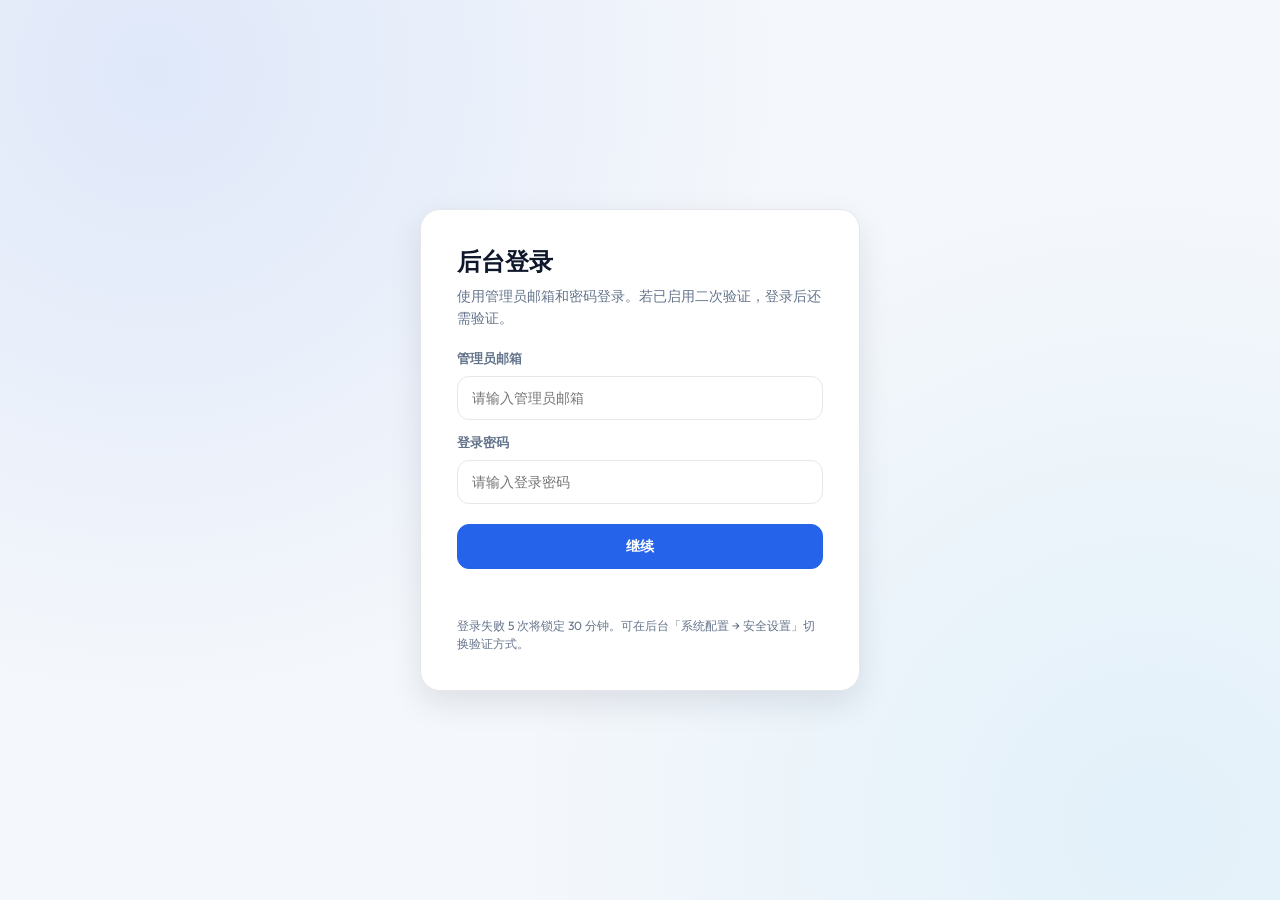
==== public/admin-login.html @ e1d2c94c "Refresh FISH recharge UI and streamline billing form waits" ====
<!DOCTYPE html>
<html lang="zh-CN">
<head>
    <meta charset="UTF-8">
    <meta name="viewport" content="width=device-width, initial-scale=1.0">
    <title>后台登录 | FISH GPT自动充值系统</title>
    <link rel="icon" type="image/png" href="/favicon.png">
    <link href="https://fonts.googleapis.com/css2?family=Outfit:wght@300;400;500;600;700&display=swap" rel="stylesheet">
    <style>
        :root {
            --primary: #2563eb;
            --primary-hover: #1d4ed8;
            --primary-soft: #eff6ff;
            --bg: #f4f7fb;
            --panel: #ffffff;
            --border: #e5e7eb;
            --text: #0f172a;
            --text-dim: #64748b;
            --error: #ef4444;
            --success: #059669;
            --shadow-lg: 0 12px 32px rgba(15, 23, 42, 0.10);
            --shadow-focus: 0 0 0 4px rgba(37, 99, 235, 0.14);
        }
        * { box-sizing: border-box; margin: 0; padding: 0; font-family: 'Outfit', -apple-system, 'PingFang SC', 'Microsoft YaHei', sans-serif; }
        body {
            min-height: 100vh;
            display: grid;
            place-items: center;
            background:
                radial-gradient(circle at 12% 8%, rgba(37, 99, 235, 0.10), transparent 45%),
                radial-gradient(circle at 90% 92%, rgba(14, 165, 233, 0.08), transparent 45%),
                var(--bg);
            color: var(--text);
            padding: 24px;
        }
        .card {
            width: 100%;
            max-width: 440px;
            background: var(--panel);
            border: 1px solid var(--border);
            border-radius: 20px;
            padding: 36px;
            box-shadow: var(--shadow-lg);
        }
        h1 { font-size: 24px; font-weight: 700; margin-bottom: 8px; }
        p { color: var(--text-dim); margin-bottom: 20px; line-height: 1.55; font-size: 14px; }
        label { display: block; font-size: 13px; color: var(--text-dim); margin-bottom: 8px; font-weight: 600; }
        input {
            width: 100%;
            padding: 12px 14px;
            border-radius: 12px;
            border: 1px solid var(--border);
            background: var(--panel);
            color: var(--text);
            outline: none;
            font-size: 14px;
            margin-bottom: 14px;
        }
        input:focus { border-color: var(--primary); box-shadow: var(--shadow-focus); }
        button {
            width: 100%;
            margin-top: 6px;
            padding: 12px 16px;
            border: 1px solid var(--primary);
            border-radius: 12px;
            background: var(--primary);
            color: #fff;
            font-size: 14px;
            font-weight: 600;
            cursor: pointer;
        }
        button.secondary {
            background: #fff;
            color: var(--primary);
            margin-top: 10px;
        }
        button:disabled { opacity: 0.6; cursor: not-allowed; }
        .message { margin-top: 14px; min-height: 22px; font-size: 13px; color: var(--error); }
        .message.success { color: var(--success); }
        .step { display: none; }
        .step.active { display: block; }
        .method-tabs {
            display: flex;
            gap: 8px;
            margin-bottom: 14px;
            padding: 4px;
            background: #f8fafc;
            border: 1px solid var(--border);
            border-radius: 12px;
        }
        .method-tab {
            flex: 1;
            margin: 0;
            padding: 10px 8px;
            border: 1px solid transparent;
            border-radius: 10px;
            background: transparent;
            color: var(--text-dim);
            font-size: 13px;
            font-weight: 600;
        }
        .method-tab.active {
            background: #fff;
            color: var(--primary);
            border-color: #bfdbfe;
            box-shadow: 0 2px 8px rgba(37, 99, 235, 0.12);
        }
        .method-single {
            margin-bottom: 14px;
            padding: 10px 12px;
            border-radius: 10px;
            background: var(--primary-soft);
            color: var(--primary);
            font-size: 13px;
            font-weight: 600;
        }
        .method-hint {
            margin: -6px 0 14px;
            font-size: 13px;
            color: var(--text-dim);
            line-height: 1.55;
        }
        .hint { margin-top: 12px; font-size: 12px; color: var(--text-dim); line-height: 1.55; }
    </style>
</head>
<body>
    <main class="card">
        <div id="stepLogin" class="step active">
            <h1>后台登录</h1>
            <p>使用管理员邮箱和密码登录。若已启用二次验证，登录后还需验证。</p>
            <label for="email">管理员邮箱</label>
            <input id="email" type="email" placeholder="请输入管理员邮箱" autocomplete="username">
            <label for="password">登录密码</label>
            <input id="password" type="password" placeholder="请输入登录密码" autocomplete="current-password">
            <button id="loginBtn" type="button">继续</button>
        </div>

        <div id="step2fa" class="step">
            <h1>二次验证</h1>
            <p id="step2faHint">请选择验证方式并输入验证码。</p>
            <div id="methodTabs" class="method-tabs" style="display:none;"></div>
            <div id="methodSingle" class="method-single" style="display:none;"></div>
            <div id="methodHint" class="method-hint"></div>
            <label for="code">验证码</label>
            <input id="code" type="text" inputmode="numeric" maxlength="8" placeholder="6 位验证码" autocomplete="one-time-code">
            <button id="sendTgBtn" type="button" class="secondary" style="display:none;">发送 Telegram 验证码</button>
            <button id="verifyBtn" type="button">验证并登录</button>
            <button id="backBtn" type="button" class="secondary">返回</button>
        </div>

        <div id="message" class="message"></div>
        <div class="hint">登录失败 5 次将锁定 30 分钟。可在后台「系统配置 → 安全设置」切换验证方式。</div>
    </main>

    <script>
        const TOKEN_KEY = 'plus_admin_token';
        const SECONDARY_TOKEN_KEY = 'plus_admin_secondary_token';
        const METHOD_LABELS = {
            totp: 'Google Authenticator',
            telegram: 'Telegram 验证码'
        };
        const METHOD_HINTS = {
            totp: '请打开 Google Authenticator，输入当前 6 位动态码。',
            telegram: '点击下方按钮发送验证码到管理员 Telegram，再输入 6 位数字。'
        };
        const state = { challengeToken: '', methods: [], selectedMethod: '' };
        let adminPanelPath = '/admin';

        async function loadAdminPaths() {
            try {
                const response = await fetch('/api/public/admin-paths');
                const data = await response.json();
                if (data.success) {
                    adminPanelPath = data.panelUrl || `/${data.panelPath || 'admin'}`;
                }
            } catch (_) { }
        }

        function goToAdminPanel() {
            location.href = adminPanelPath;
        }

        function getBrowserFingerprint() {
            const parts = [
                navigator.userAgent,
                navigator.language,
                screen.width,
                screen.height,
                Intl.DateTimeFormat().resolvedOptions().timeZone || ''
            ];
            return btoa(unescape(encodeURIComponent(parts.join('|')))).slice(0, 96);
        }

        function setMessage(text, isSuccess) {
            const el = document.getElementById('message');
            el.textContent = text || '';
            el.className = 'message' + (isSuccess ? ' success' : '');
        }

        function showStep(name) {
            document.querySelectorAll('.step').forEach((el) => el.classList.remove('active'));
            document.getElementById(name === '2fa' ? 'step2fa' : 'stepLogin').classList.add('active');
        }

        function updateMethodUi() {
            const method = state.selectedMethod;
            const hintEl = document.getElementById('methodHint');
            const sendTgBtn = document.getElementById('sendTgBtn');
            const codeInput = document.getElementById('code');

            hintEl.textContent = METHOD_HINTS[method] || '请输入验证码';
            sendTgBtn.style.display = method === 'telegram' ? 'block' : 'none';
            codeInput.placeholder = method === 'totp' ? 'Google Authenticator 6 位码' : 'Telegram 6 位验证码';
            codeInput.value = '';
            setMessage('');
        }

        function selectMethod(method) {
            if (!state.methods.includes(method)) return;
            state.selectedMethod = method;
            document.querySelectorAll('.method-tab').forEach((btn) => {
                btn.classList.toggle('active', btn.dataset.method === method);
            });
            updateMethodUi();
        }

        function renderMethods(methods, defaultMethod) {
            const tabs = document.getElementById('methodTabs');
            const single = document.getElementById('methodSingle');
            tabs.innerHTML = '';
            state.methods = methods || [];
            state.selectedMethod = defaultMethod && methods.includes(defaultMethod)
                ? defaultMethod
                : (methods[0] || '');

            if (methods.length <= 1) {
                tabs.style.display = 'none';
                single.style.display = methods.length ? 'block' : 'none';
                single.textContent = methods.length
                    ? `验证方式：${METHOD_LABELS[methods[0]] || methods[0]}`
                    : '';
            } else {
                tabs.style.display = 'flex';
                single.style.display = 'none';
                methods.forEach((method) => {
                    const btn = document.createElement('button');
                    btn.type = 'button';
                    btn.className = 'method-tab' + (method === state.selectedMethod ? ' active' : '');
                    btn.dataset.method = method;
                    btn.textContent = METHOD_LABELS[method] || method;
                    btn.onclick = () => selectMethod(method);
                    tabs.appendChild(btn);
                });
            }
            updateMethodUi();
        }

        async function verifyExistingToken() {
            const token = localStorage.getItem(TOKEN_KEY);
            if (!token) return;
            try {
                const response = await fetch('/api/admin/session', {
                    headers: { Authorization: `Bearer ${token}` }
                });
                if (!response.ok) {
                    localStorage.removeItem(TOKEN_KEY);
                    localStorage.removeItem(SECONDARY_TOKEN_KEY);
                    return;
                }
                const data = await response.json();
                if (data.refreshed && data.token) {
                    localStorage.setItem(TOKEN_KEY, data.token);
                }
                location.href = adminPanelPath;
            } catch (_) {
                localStorage.removeItem(TOKEN_KEY);
                localStorage.removeItem(SECONDARY_TOKEN_KEY);
            }
        }

        async function login() {
            const email = document.getElementById('email').value.trim();
            const password = document.getElementById('password').value;
            if (!email || !password) {
                setMessage('请输入邮箱和密码');
                return;
            }
            const loginBtn = document.getElementById('loginBtn');
            loginBtn.disabled = true;
            setMessage('');
            try {
                const response = await fetch('/api/admin/login', {
                    method: 'POST',
                    headers: { 'Content-Type': 'application/json' },
                    body: JSON.stringify({ email, password, fingerprint: getBrowserFingerprint() })
                });
                const data = await response.json();
                if (!response.ok || !data.success) {
                    setMessage(data.message || '登录失败');
                    return;
                }
                if (data.requires2fa) {
                    state.challengeToken = data.challengeToken;
                    renderMethods(data.methods || [], data.defaultMethod || '');
                    const modeHint = data.login2faMode === 'either' && (data.methods || []).length > 1
                        ? '可在下方切换 Google Authenticator / Telegram 验证。'
                        : '';
                    document.getElementById('step2faHint').textContent =
                        `账号 ${data.email || email} 需要二次验证。${modeHint}`;
                    showStep('2fa');
                    return;
                }
                if (data.token) {
                    localStorage.setItem(TOKEN_KEY, data.token);
                    localStorage.removeItem(SECONDARY_TOKEN_KEY);
                    adminPanelPath = data.panelPath || adminPanelPath;
                    goToAdminPanel();
                }
            } catch (_) {
                setMessage('登录请求失败');
            } finally {
                loginBtn.disabled = false;
            }
        }

        async function sendTelegramCode() {
            if (state.selectedMethod !== 'telegram') {
                setMessage('请先切换到 Telegram 验证码');
                return;
            }
            const btn = document.getElementById('sendTgBtn');
            btn.disabled = true;
            try {
                const response = await fetch('/api/admin/login/send-tg-code', {
                    method: 'POST',
                    headers: { 'Content-Type': 'application/json' },
                    body: JSON.stringify({ challengeToken: state.challengeToken })
                });
                const data = await response.json();
                setMessage(data.message || (data.success ? '验证码已发送' : '发送失败'), data.success);
            } catch (_) {
                setMessage('发送失败');
            } finally {
                btn.disabled = false;
            }
        }

        async function verify2fa() {
            const code = document.getElementById('code').value.trim();
            if (!code) {
                setMessage('请输入验证码');
                return;
            }
            if (!state.selectedMethod) {
                setMessage('请选择验证方式');
                return;
            }
            const verifyBtn = document.getElementById('verifyBtn');
            verifyBtn.disabled = true;
            setMessage('');
            try {
                const response = await fetch('/api/admin/login/verify-2fa', {
                    method: 'POST',
                    headers: { 'Content-Type': 'application/json' },
                    body: JSON.stringify({
                        challengeToken: state.challengeToken,
                        method: state.selectedMethod,
                        code,
                        fingerprint: getBrowserFingerprint()
                    })
                });
                const data = await response.json();
                if (!response.ok || !data.success || !data.token) {
                    setMessage(data.message || '验证失败');
                    return;
                }
                localStorage.setItem(TOKEN_KEY, data.token);
                localStorage.removeItem(SECONDARY_TOKEN_KEY);
                adminPanelPath = data.panelPath || adminPanelPath;
                goToAdminPanel();
            } catch (_) {
                setMessage('验证请求失败');
            } finally {
                verifyBtn.disabled = false;
            }
        }

        document.getElementById('loginBtn').addEventListener('click', login);
        document.getElementById('verifyBtn').addEventListener('click', verify2fa);
        document.getElementById('sendTgBtn').addEventListener('click', sendTelegramCode);
        document.getElementById('backBtn').addEventListener('click', () => showStep('login'));
        document.getElementById('password').addEventListener('keydown', (e) => { if (e.key === 'Enter') login(); });
        document.getElementById('code').addEventListener('keydown', (e) => { if (e.key === 'Enter') verify2fa(); });

        loadAdminPaths().then(() => verifyExistingToken());
    </script>
</body>
</html>
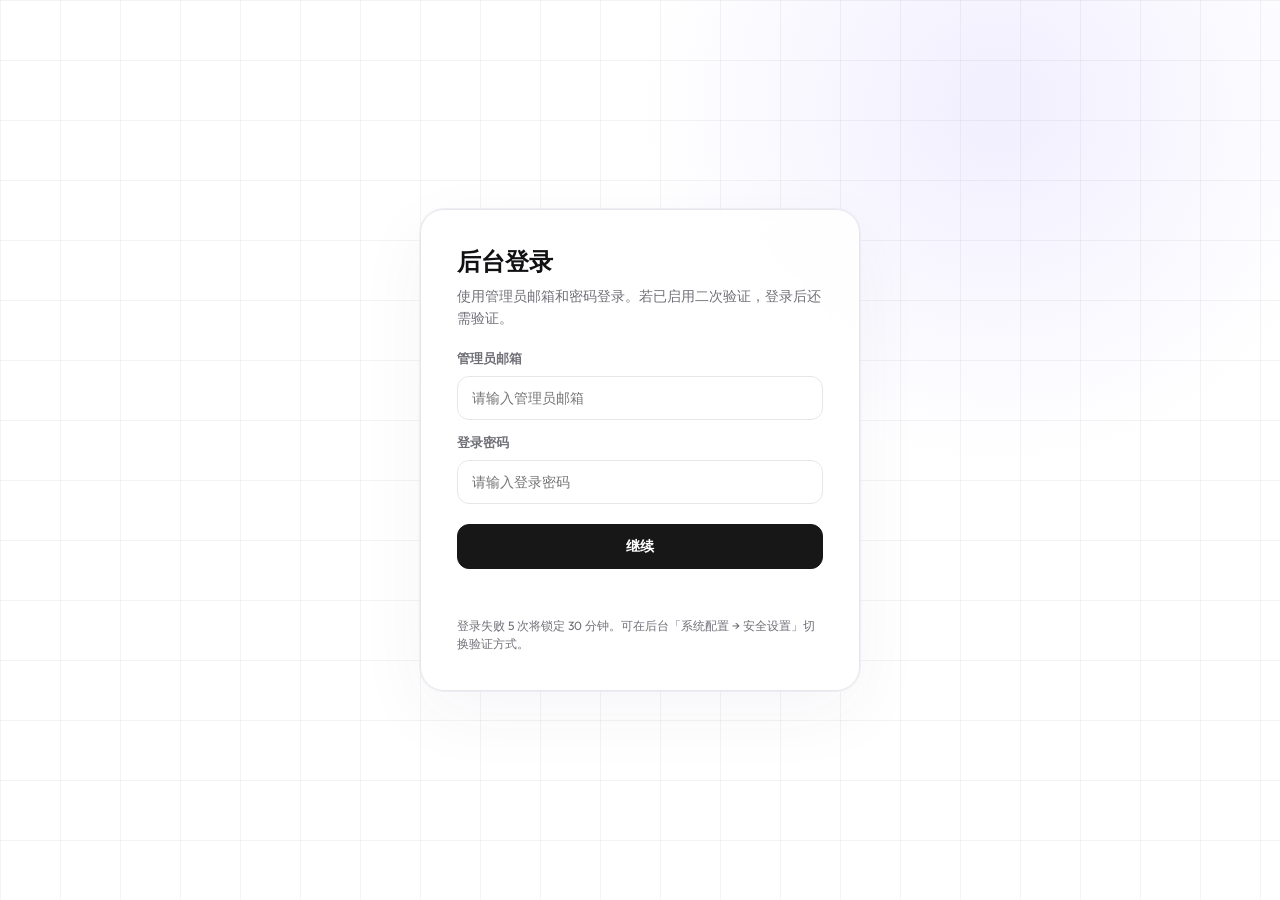
==== commit a72e33d0: "Unify FISH recharge, invoice, and admin styling." ====
--- a/public/admin-login.html
+++ b/public/admin-login.html
@@ -8,18 +8,18 @@
     <link href="https://fonts.googleapis.com/css2?family=Outfit:wght@300;400;500;600;700&display=swap" rel="stylesheet">
     <style>
         :root {
-            --primary: #2563eb;
-            --primary-hover: #1d4ed8;
-            --primary-soft: #eff6ff;
-            --bg: #f4f7fb;
-            --panel: #ffffff;
-            --border: #e5e7eb;
-            --text: #0f172a;
-            --text-dim: #64748b;
-            --error: #ef4444;
-            --success: #059669;
-            --shadow-lg: 0 12px 32px rgba(15, 23, 42, 0.10);
-            --shadow-focus: 0 0 0 4px rgba(37, 99, 235, 0.14);
+            --primary: #171717;
+            --primary-hover: #333333;
+            --primary-soft: #f5f3ff;
+            --bg: #ffffff;
+            --panel: #ffffffcf;
+            --border: #e7e7ea;
+            --text: #111114;
+            --text-dim: #707078;
+            --error: #dc2626;
+            --success: #24866a;
+            --shadow-lg: 0 0 0 1px #e8e5f099, 0 22px 70px #4535730d;
+            --shadow-focus: 0 0 0 3px #7c3aed1a;
         }
         * { box-sizing: border-box; margin: 0; padding: 0; font-family: 'Outfit', -apple-system, 'PingFang SC', 'Microsoft YaHei', sans-serif; }
         body {
@@ -27,9 +27,11 @@
             display: grid;
             place-items: center;
             background:
-                radial-gradient(circle at 12% 8%, rgba(37, 99, 235, 0.10), transparent 45%),
-                radial-gradient(circle at 90% 92%, rgba(14, 165, 233, 0.08), transparent 45%),
+                linear-gradient(#0000000b 1px, transparent 1px),
+                linear-gradient(90deg, #0000000b 1px, transparent 1px),
+                radial-gradient(circle at 78% 12%, #ddd6fe66, transparent 28%),
                 var(--bg);
+            background-size: 60px 60px, 60px 60px, auto, auto;
             color: var(--text);
             padding: 24px;
         }
@@ -38,8 +40,9 @@
             max-width: 440px;
             background: var(--panel);
             border: 1px solid var(--border);
-            border-radius: 20px;
+            border-radius: 24px;
             padding: 36px;
+            backdrop-filter: blur(12px);
             box-shadow: var(--shadow-lg);
         }
         h1 { font-size: 24px; font-weight: 700; margin-bottom: 8px; }
@@ -71,7 +74,8 @@
         }
         button.secondary {
             background: #fff;
-            color: var(--primary);
+            color: #45454d;
+            border-color: #e4e1e9;
             margin-top: 10px;
         }
         button:disabled { opacity: 0.6; cursor: not-allowed; }
